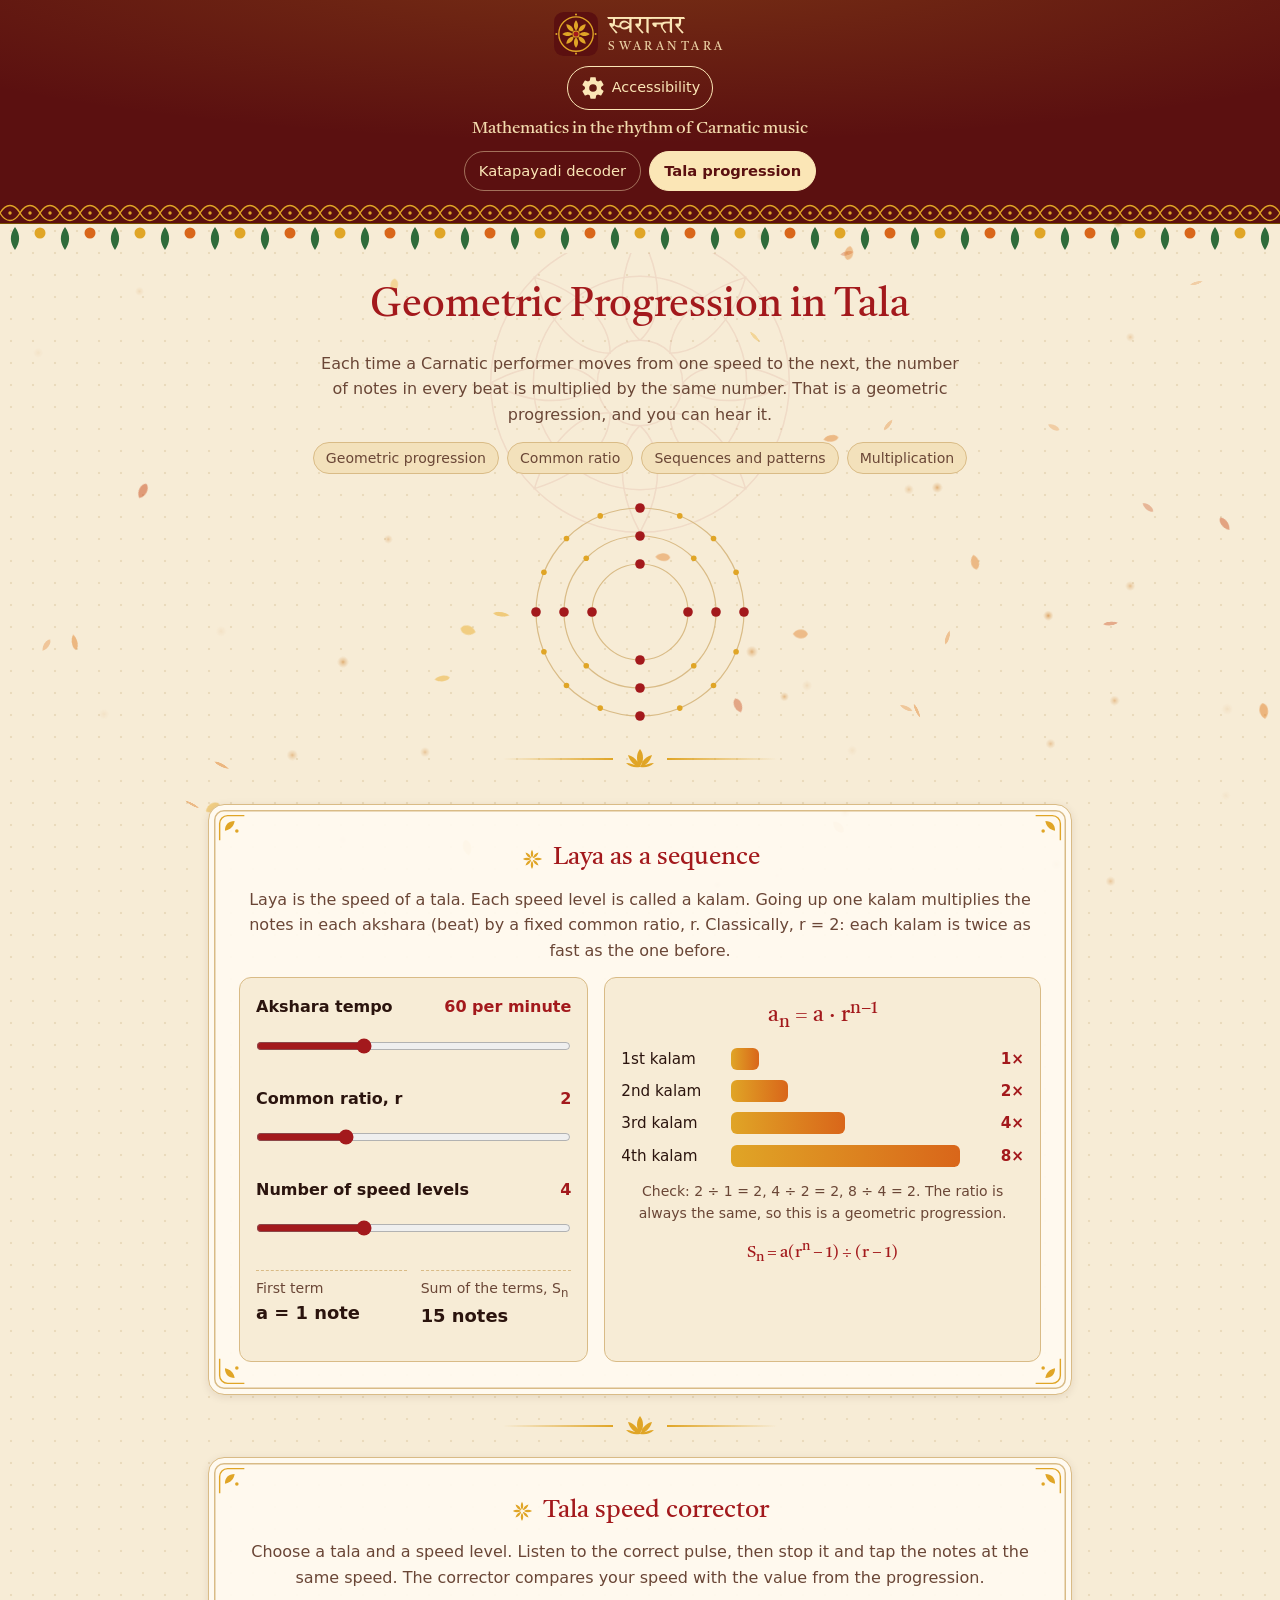
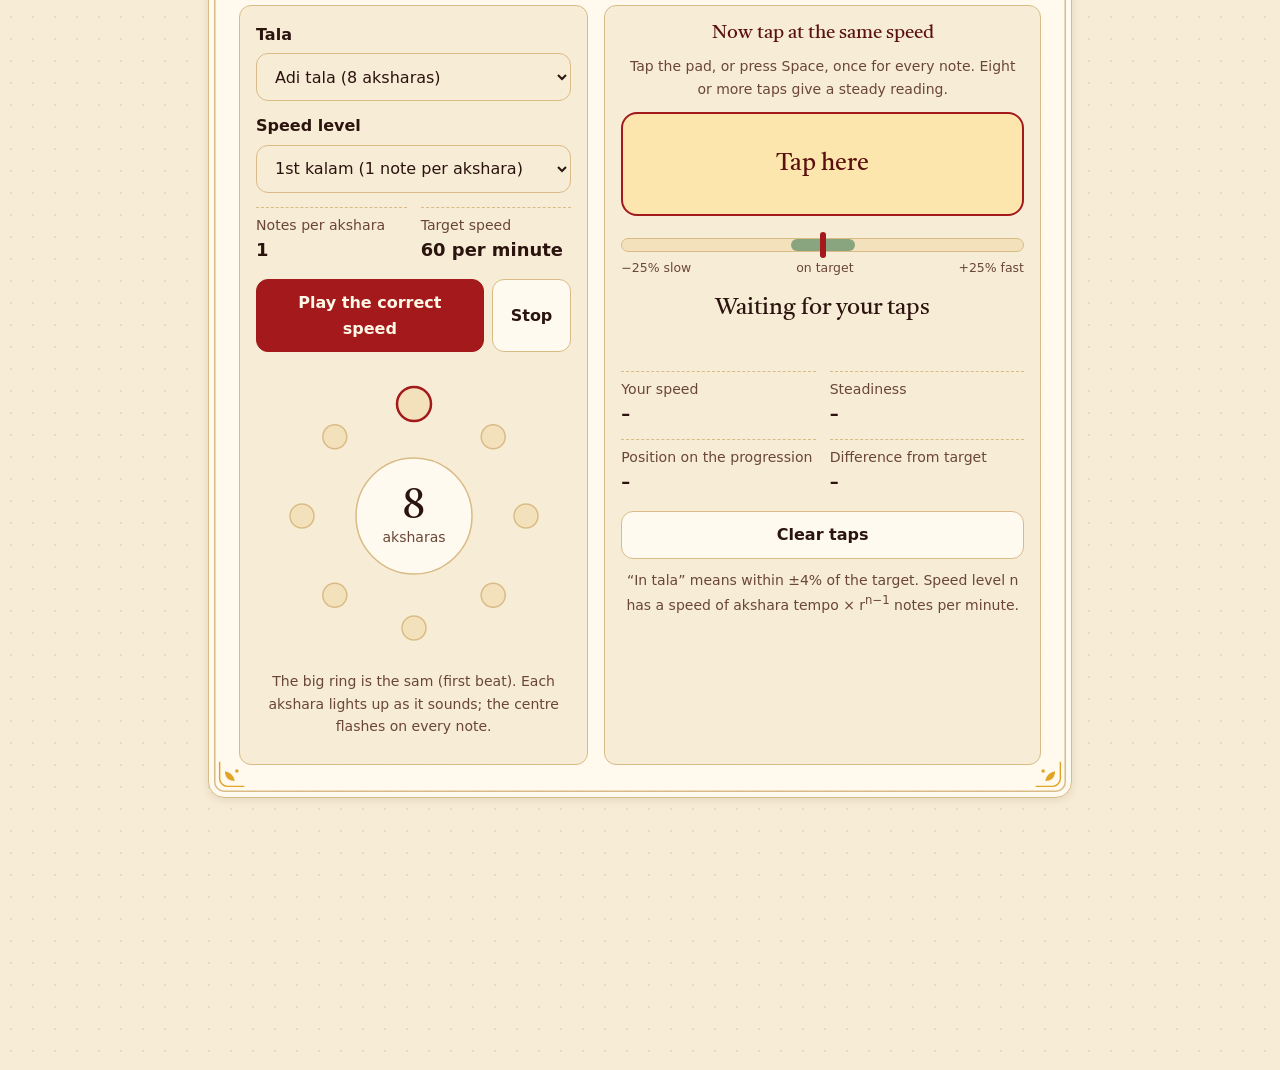
==== tala/index.html @ 5c7161f0 "Add the Geometric Progression in Tala page A second page at tala/, in the Swarantara theme, with a l" ====
<!doctype html>
<html lang="en" data-title-key="tala.metaTitle" data-size="1" data-theme="auto" data-contrast="normal" data-motion="full" data-script="dev">
<head>
  <meta charset="utf-8">
  <meta name="viewport" content="width=device-width, initial-scale=1, viewport-fit=cover">
  <title>Geometric Progression in Tala · SWARANTARA</title>
  <meta name="description" content="Hear a geometric progression: in Carnatic music each speed level (kalam) multiplies the notes per beat by the same ratio. Explore the sequence, play the correct speed and check your own tapping.">
  <meta name="theme-color" content="#6b1414">
  <link rel="icon" href="../assets/icon.svg" type="image/svg+xml">
  <link rel="apple-touch-icon" href="../assets/icon-192.png">
  <link rel="manifest" href="../manifest.webmanifest">
  <link rel="preload" href="../assets/fonts/tiro-devanagari-sanskrit-devanagari-400-normal.woff2" as="font" type="font/woff2" crossorigin>
  <style>
    /* Loading cover: show only the background colour until the page is fully
       built (styles, fonts, decoder). app.js adds class "ready". If anything
       fails, the page still appears after 2.5 s. */
    html { background: #f7ecd6; }
    @media (prefers-color-scheme: dark) { html[data-theme="auto"] { background: #150b08; } }
    html[data-theme="dark"] { background: #150b08; }
    html[data-contrast="high"] { background: #fff; }
    html[data-contrast="high"][data-theme="dark"] { background: #000; }
    html:not(.ready) body { opacity: 0; animation: swr-show 0s 2.5s forwards; }
    html.ready body { opacity: 1; transition: opacity .25s ease; }
    html[data-motion="reduce"].ready body { transition: none; }
    @keyframes swr-show { to { opacity: 1; } }
  </style>
  <link rel="stylesheet" href="../css/style.css">
  <link rel="stylesheet" href="../css/tala.css">
  <script>
    // Apply saved settings before the page paints (avoids a flash of the wrong theme).
    (function () {
      try {
        var s = JSON.parse(localStorage.getItem("swarantara.settings.v1") || "{}") || {};
        var h = document.documentElement;
        if (s.size) h.setAttribute("data-size", s.size);
        if (s.theme) h.setAttribute("data-theme", s.theme);
        if (s.contrast) h.setAttribute("data-contrast", "high");
        if (s.motion) h.setAttribute("data-motion", "reduce");
        if (s.script) h.setAttribute("data-script", s.script);
        if (s.lang) h.setAttribute("lang", s.lang);
      } catch (e) {}
    })();
  </script>
</head>
<body>
  <a class="skip" href="#explore" data-i18n="tala.skip">Skip to the progression</a>
  <canvas id="bg" aria-hidden="true"></canvas>

  <header class="masthead">
    <div class="bar">
      <a class="brand" href="../" aria-label="SWARANTARA">
        <img src="../assets/icon.svg" alt="" width="44" height="44">
        <span class="brand-text">
          <span class="brand-dev" lang="sa">स्वरान्तर</span>
          <span class="brand-lat">SWARANTARA</span>
        </span>
      </a>
      <button id="open-settings" class="icon-btn" type="button" data-i18n-attr="aria-label:settings.open;title:settings.open" aria-haspopup="dialog">
        <svg viewBox="0 0 24 24" width="26" height="26" aria-hidden="true" focusable="false"><path fill="currentColor" d="M12 15.5A3.5 3.5 0 1 1 12 8.5a3.5 3.5 0 0 1 0 7Zm7.43-2.53c.04-.32.07-.64.07-.97s-.03-.66-.07-.98l2.11-1.65a.5.5 0 0 0 .12-.64l-2-3.46a.5.5 0 0 0-.61-.22l-2.49 1a7.3 7.3 0 0 0-1.69-.98l-.38-2.65A.49.49 0 0 0 14 2h-4a.49.49 0 0 0-.49.42l-.38 2.65c-.61.25-1.17.58-1.69.98l-2.49-1a.5.5 0 0 0-.61.22l-2 3.46a.49.49 0 0 0 .12.64l2.11 1.65c-.04.32-.07.65-.07.98s.03.65.07.97l-2.11 1.65a.5.5 0 0 0-.12.64l2 3.46c.12.22.39.3.61.22l2.49-1c.52.4 1.08.73 1.69.98l.38 2.65c.03.24.24.42.49.42h4c.25 0 .46-.18.49-.42l.38-2.65a7.3 7.3 0 0 0 1.69-.98l2.49 1c.23.09.49 0 .61-.22l2-3.46a.5.5 0 0 0-.12-.64l-2.11-1.65Z"/></svg>
        <span class="icon-btn-text" data-i18n="set.title">Accessibility</span>
      </button>
    </div>
    <p class="tagline" data-i18n="tala.sub">Mathematics in the rhythm of Carnatic music</p>
    <nav class="site-nav" data-i18n-attr="aria-label:nav.label" aria-label="Pages">
      <a href="../" data-i18n="nav.decoder">Katapayadi decoder</a>
      <a href="./" aria-current="page" data-i18n="nav.tala">Tala progression</a>
    </nav>
    <div class="kolam" aria-hidden="true"></div>
  </header>
  <div class="toran" aria-hidden="true"><span class="t-leaves"></span><span class="t-fl1"></span><span class="t-fl2"></span></div>

  <main id="top">
    <section class="hero tala-hero">
      <svg class="mandala" aria-hidden="true" viewBox="0 0 300 300" fill="none" stroke="currentColor" stroke-width="1.4"><circle cx="150" cy="150" r="140"/><circle cx="150" cy="150" r="100"/><circle cx="150" cy="150" r="40"/><path d="M150 10c22 40 22 80 0 100-22-20-22-60 0-100zM150 290c-22-40-22-80 0-100 22 20 22 60 0 100zM10 150c40-22 80-22 100 0-20 22-60 22-100 0zM290 150c-40 22-80 22-100 0 20-22 60-22 100 0z"/><path d="M51 51c43 13 71 41 71 71-30 0-58-28-71-71zM249 249c-43-13-71-41-71-71 30 0 58 28 71 71zM249 51c-13 43-41 71-71 71 0-30 28-58 71-71zM51 249c13-43 41-71 71-71 0 30-28 58-71 71z"/></svg>
      <h1>Geometric Progression in Tala</h1>
      <p>Each time a Carnatic performer moves from one speed to the next, the number of notes in every beat is multiplied by the same number. That is a geometric progression, and you can hear it.</p>
      <ul class="tags" aria-label="Topics">
        <li>Geometric progression</li><li>Common ratio</li><li>Sequences and patterns</li><li>Multiplication</li>
      </ul>
      <svg class="gp-rings" id="heroRing" viewBox="0 0 300 300" role="img" aria-label="Three circles of the same beat: 4 notes, then 8, then 16"></svg>
      <div class="lotus-divider" aria-hidden="true"><span></span><svg width="34" height="22" viewBox="0 0 34 22" fill="currentColor"><path d="M17 1c4 5 4 12 0 18-4-6-4-13 0-18zM17 19C12 18 7 14 5 7c6 1 10 6 12 12zM17 19c5-1 10-5 12-12-6 1-10 6-12 12zM3 15c4 0 9 2 14 4-5 1-10 0-14-4zM31 15c-4 0-9 2-14 4 5 1 10 0 14-4z"/></svg><span></span></div>
    </section>

    <!-- 1. The progression -->
    <section id="explore" class="card" aria-labelledby="exp-title" tabindex="-1">
      <span class="corners" aria-hidden="true"></span>
      <h2 id="exp-title" class="ornate">Laya as a sequence</h2>
      <p class="muted">Laya is the speed of a tala. Each speed level is called a kalam. Going up one kalam multiplies the notes in each akshara (beat) by a fixed common ratio, r. Classically, r = 2: each kalam is twice as fast as the one before.</p>
      <div class="tala-grid">
        <div class="tala-panel">
          <div class="slider">
            <label for="base">Akshara tempo <output id="baseV" for="base"></output></label>
            <input type="range" id="base" min="30" max="120" value="60">
          </div>
          <div class="slider">
            <label for="ratio">Common ratio, r <output id="ratioV" for="ratio"></output></label>
            <input type="range" id="ratio" min="1.25" max="4" step="0.25" value="2">
          </div>
          <div class="slider">
            <label for="nTerms">Number of speed levels <output id="nV" for="nTerms"></output></label>
            <input type="range" id="nTerms" min="3" max="6" value="4">
          </div>
          <div class="facts">
            <div class="fact">First term<strong>a = 1 note</strong></div>
            <div class="fact">Sum of the terms, S<sub>n</sub><strong id="sum"></strong></div>
          </div>
        </div>
        <div class="tala-panel">
          <p class="formula">a<sub>n</sub> = a · r<sup>n−1</sup></p>
          <div id="rows" class="gp-rows"></div>
          <p class="small muted" id="check"></p>
          <p class="formula small">S<sub>n</sub> = a(r<sup>n</sup> − 1) ÷ (r − 1)</p>
        </div>
      </div>
    </section>

    <div class="lotus-divider" aria-hidden="true"><span></span><svg width="34" height="22" viewBox="0 0 34 22" fill="currentColor"><path d="M17 1c4 5 4 12 0 18-4-6-4-13 0-18zM17 19C12 18 7 14 5 7c6 1 10 6 12 12zM17 19c5-1 10-5 12-12-6 1-10 6-12 12zM3 15c4 0 9 2 14 4-5 1-10 0-14-4zM31 15c-4 0-9 2-14 4 5 1 10 0 14-4z"/></svg><span></span></div>

    <!-- 2. The corrector -->
    <section id="corrector" class="card" aria-labelledby="cor-title">
      <span class="corners" aria-hidden="true"></span>
      <h2 id="cor-title" class="ornate">Tala speed corrector</h2>
      <p class="muted">Choose a tala and a speed level. Listen to the correct pulse, then stop it and tap the notes at the same speed. The corrector compares your speed with the value from the progression.</p>
      <div class="tala-grid">
        <div class="tala-panel">
          <label for="tala">Tala</label>
          <select id="tala">
            <option value="8">Adi tala (8 aksharas)</option>
            <option value="3">Tisra eka tala (3)</option>
            <option value="4">Chatusra eka tala (4)</option>
            <option value="5">Khanda chapu (5)</option>
            <option value="7">Misra chapu (7)</option>
            <option value="6">Rupaka tala (6)</option>
          </select>
          <label for="kalam">Speed level</label>
          <select id="kalam"></select>
          <div class="facts">
            <div class="fact">Notes per akshara<strong id="tNotes"></strong></div>
            <div class="fact">Target speed<strong id="tBpm"></strong></div>
          </div>
          <div class="play-row">
            <button class="btn primary" type="button" id="play">Play the correct speed</button>
            <button class="btn" type="button" id="stop">Stop</button>
          </div>
          <p class="small muted" id="audioNote" hidden>Sound is not available in this browser.</p>
          <svg class="cycle" viewBox="0 0 300 300" id="ring" role="img" aria-label="Tala cycle"></svg>
          <p class="small muted">The big ring is the sam (first beat). Each akshara lights up as it sounds; the centre flashes on every note.</p>
        </div>
        <div class="tala-panel">
          <h3>Now tap at the same speed</h3>
          <p class="small muted">Tap the pad, or press Space, once for every note. Eight or more taps give a steady reading.</p>
          <button class="tap-pad" type="button" id="tap">Tap here</button>
          <div class="meter" aria-hidden="true"><div class="ok"></div><i id="needle"></i></div>
          <div class="scale" aria-hidden="true"><span>−25% slow</span><span>on target</span><span>+25% fast</span></div>
          <p class="verdict" id="verdict" aria-live="polite">Waiting for your taps</p>
          <p id="advice" class="muted"></p>
          <div class="facts">
            <div class="fact">Your speed<strong id="mBpm">–</strong></div>
            <div class="fact">Steadiness<strong id="mSd">–</strong></div>
            <div class="fact">Position on the progression<strong id="mLvl">–</strong></div>
            <div class="fact">Difference from target<strong id="mDev">–</strong></div>
          </div>
          <button class="btn" type="button" id="reset">Clear taps</button>
          <p class="small muted">“In tala” means within ±4% of the target. Speed level n has a speed of akshara tempo × r<sup>n−1</sup> notes per minute.</p>
        </div>
      </div>
    </section>
  </main>

  <footer class="foot">
    <svg class="tanpura-art" aria-hidden="true" viewBox="0 0 320 80" fill="none" stroke="currentColor" stroke-width="1.6" stroke-linecap="round" stroke-linejoin="round"><path d="M66 30c-4-14-18-22-34-20C14 12 4 26 4 42s12 30 30 31c17 1 30-8 33-21"/><path d="M18 30c6-6 16-6 22 0M14 44c4 10 18 14 28 8"/><path d="M66 32h208M66 50h208"/><path d="M274 30l14-6h22l4 6v22l-4 6h-22l-14-6z"/><path d="M290 24v-8M300 24v-8M290 58v8M300 58v8"/><circle cx="290" cy="13" r="3"/><circle cx="300" cy="13" r="3"/><circle cx="290" cy="69" r="3"/><circle cx="300" cy="69" r="3"/><path d="M26 37l-8 0M26 45l-8 0" stroke-width="2.4"/><path d="M22 36.5h260M22 39.5h260M22 42.5h260M22 45.5h260" stroke-width=".7"/><g class="accent"><path d="M118 32v18M178 32v18M236 32v18" stroke-width="1"/><circle cx="148" cy="41" r="2.5" fill="currentColor" stroke="none"/><circle cx="208" cy="41" r="2.5" fill="currentColor" stroke="none"/></g></svg>
    <div class="kolam" aria-hidden="true"></div>
    <p data-i18n="tala.foot">Built for a mathematics and music project · Geometric progressions in Carnatic tala</p>
    <p class="small" data-i18n="foot.offline">Works offline once loaded.</p>
  </footer>

  <!-- Accessibility settings -->
  <dialog id="settings" aria-labelledby="set-title">
    <form id="settings-form" method="dialog">
      <div class="dlg-head">
        <h2 id="set-title" data-i18n="set.title">Accessibility</h2>
        <button type="button" class="icon-btn" data-close data-i18n-attr="aria-label:set.close">
          <svg viewBox="0 0 24 24" width="24" height="24" aria-hidden="true" focusable="false"><path fill="currentColor" d="M18.3 5.7a1 1 0 0 0-1.4 0L12 10.6 7.1 5.7a1 1 0 0 0-1.4 1.4l4.9 4.9-4.9 4.9a1 1 0 1 0 1.4 1.4l4.9-4.9 4.9 4.9a1 1 0 0 0 1.4-1.4L13.4 12l4.9-4.9a1 1 0 0 0 0-1.4Z"/></svg>
        </button>
      </div>

      <fieldset>
        <legend data-i18n="set.lang">Language</legend>
        <div class="seg">
          <label><input type="radio" name="lang" value="en"><span>English</span></label>
          <label><input type="radio" name="lang" value="sa"><span lang="sa">संस्कृतम्</span></label>
        </div>
      </fieldset>

      <fieldset>
        <legend data-i18n="set.script">Raga names in</legend>
        <div class="seg">
          <label><input type="radio" name="script" value="dev"><span data-i18n="set.scriptDev">Devanagari</span></label>
          <label><input type="radio" name="script" value="lat"><span data-i18n="set.scriptLat">English letters</span></label>
        </div>
      </fieldset>

      <fieldset>
        <legend data-i18n="set.size">Text size</legend>
        <div class="seg seg-4">
          <label><input type="radio" name="size" value="1"><span data-i18n="set.size1">Default</span></label>
          <label><input type="radio" name="size" value="2"><span data-i18n="set.size2">Large</span></label>
          <label><input type="radio" name="size" value="3"><span data-i18n="set.size3">Larger</span></label>
          <label><input type="radio" name="size" value="4"><span data-i18n="set.size4">Largest</span></label>
        </div>
      </fieldset>

      <fieldset>
        <legend data-i18n="set.theme">Colours</legend>
        <div class="seg">
          <label><input type="radio" name="theme" value="auto"><span data-i18n="set.themeAuto">Automatic</span></label>
          <label><input type="radio" name="theme" value="light"><span data-i18n="set.themeLight">Light</span></label>
          <label><input type="radio" name="theme" value="dark"><span data-i18n="set.themeDark">Dark</span></label>
        </div>
      </fieldset>

      <div class="switches">
        <label class="switch"><input type="checkbox" name="contrast" role="switch"><span data-i18n="set.contrast">High contrast</span></label>
        <label class="switch"><input type="checkbox" name="motion" role="switch"><span data-i18n="set.motion">Reduce motion</span></label>
        <label class="switch"><input type="checkbox" name="bg" role="switch"><span data-i18n="set.bg">Moving background</span></label>
      </div>

      <div class="dlg-foot">
        <button type="button" class="btn" id="reset-settings" data-i18n="set.reset">Reset all</button>
        <button type="button" class="btn primary" data-close data-i18n="set.close">Close</button>
      </div>
    </form>
  </dialog>

  <script src="../js/i18n.js"></script>
  <script src="../js/settings.js"></script>
  <script src="../js/tala.js"></script>
  <script src="../js/background.js"></script>
</body>
</html>
---- css/style.css ----
/* SWARANTARA: styles. Colours are tokens at the top; change them there. */

@font-face {
  font-family: "Tiro Devanagari Sanskrit";
  font-style: normal; font-weight: 400; font-display: swap;
  src: url(../assets/fonts/tiro-devanagari-sanskrit-devanagari-400-normal.woff2) format("woff2");
  unicode-range: U+0900-097F, U+1CD0-1CF9, U+200C-200D, U+20A8, U+20B9, U+25CC, U+A830-A839, U+A8E0-A8FF;
}
@font-face {
  font-family: "Tiro Devanagari Sanskrit";
  font-style: normal; font-weight: 400; font-display: swap;
  src: url(../assets/fonts/tiro-devanagari-sanskrit-latin-ext-400-normal.woff2) format("woff2");
  unicode-range: U+0100-02BA, U+02BD-02C5, U+02C7-02CC, U+02CE-02D7, U+02DD-02FF, U+0304, U+0308, U+0329, U+1D00-1DBF, U+1E00-1E9F, U+1EF2-1EFF, U+2020, U+20A0-20AB, U+20AD-20C0, U+2113, U+2C60-2C7F, U+A720-A7FF;
}
@font-face {
  font-family: "Tiro Devanagari Sanskrit";
  font-style: normal; font-weight: 400; font-display: swap;
  src: url(../assets/fonts/tiro-devanagari-sanskrit-latin-400-normal.woff2) format("woff2");
  unicode-range: U+0000-00FF, U+0131, U+0152-0153, U+02BB-02BC, U+02C6, U+02DA, U+02DC, U+0304, U+0308, U+0329, U+2000-206F, U+20AC, U+2122, U+2191, U+2193, U+2212, U+2215, U+FEFF, U+FFFD;
}

/* ---------- Colour tokens ---------- */
:root {
  --bg: #f7ecd6;          /* sandalwood */
  --paper: #fffaf0;
  --surface-2: #f3e1bb;
  --text: #2b140e;
  --muted: #6a4636;
  --line: #d9bb86;
  --kumkum: #a3191c;      /* kumkum red */
  --maroon: #5b1010;      /* temple maroon */
  --gold: #7a5100;        /* turmeric gold, dark enough for text */
  --gold-bright: #e0a526; /* turmeric, for ornaments */
  --green: #1e6a44;
  --on-accent: #fff8e6;
  --hl-bg: #fde6ad;
  --head-bg: #5b1010;
  --head-text: #fbe6b6;
  --dot: rgba(138, 93, 0, 0.12);
  --shadow: 0 1px 2px rgba(80, 30, 10, .08), 0 10px 28px rgba(80, 30, 10, .10);
  --focus: #8f1418;
  --font-head: "Tiro Devanagari Sanskrit", "Noto Serif Devanagari", "Noto Serif", Georgia, serif;
  --font-body: system-ui, -apple-system, "Segoe UI", Roboto, "Noto Sans", "Noto Sans Devanagari", sans-serif;
  --radius: 16px;
  color-scheme: light;
}
@media (prefers-color-scheme: dark) {
  :root[data-theme="auto"] {
    --bg: #150b08; --paper: #22120e; --surface-2: #301b14; --text: #f8e9d3; --muted: #d2b398;
    --line: #5d3b27; --kumkum: #f0705f; --maroon: #f3b5a0; --gold: #eabb4c; --gold-bright: #f2c75c;
    --green: #86d3a8; --on-accent: #1c0b07; --hl-bg: #4d2c10; --head-bg: #2a0e0a; --head-text: #f6d58c;
    --dot: rgba(234, 187, 76, 0.07); --shadow: 0 1px 2px rgba(0,0,0,.4), 0 10px 28px rgba(0,0,0,.35); --focus: #f2c75c;
    color-scheme: dark;
  }
}
:root[data-theme="dark"] {
  --bg: #150b08; --paper: #22120e; --surface-2: #301b14; --text: #f8e9d3; --muted: #d2b398;
  --line: #5d3b27; --kumkum: #f0705f; --maroon: #f3b5a0; --gold: #eabb4c; --gold-bright: #f2c75c;
  --green: #86d3a8; --on-accent: #1c0b07; --hl-bg: #4d2c10; --head-bg: #2a0e0a; --head-text: #f6d58c;
  --dot: rgba(234, 187, 76, 0.07); --shadow: 0 1px 2px rgba(0,0,0,.4), 0 10px 28px rgba(0,0,0,.35); --focus: #f2c75c;
  color-scheme: dark;
}
/* High contrast (light, then dark) */
:root[data-contrast="high"] {
  --bg: #ffffff; --paper: #ffffff; --surface-2: #ffffff; --text: #000000; --muted: #000000;
  --line: #000000; --kumkum: #8b0000; --maroon: #000000; --gold: #000000; --gold-bright: #000000;
  --green: #004d1f; --on-accent: #ffffff; --hl-bg: #ffe066; --head-bg: #000000; --head-text: #ffffff;
  --dot: transparent; --shadow: none; --focus: #0047ff;
}
:root[data-contrast="high"][data-theme="dark"] {
  --bg: #000000; --paper: #000000; --surface-2: #000000; --text: #ffffff; --muted: #ffffff;
  --line: #ffffff; --kumkum: #ff9d8f; --maroon: #ffffff; --gold: #ffffff; --gold-bright: #ffffff;
  --green: #8affb9; --on-accent: #000000; --hl-bg: #5c4300; --head-bg: #000000; --head-text: #ffffff;
  --focus: #ffd400;
}
@media (prefers-color-scheme: dark) {
  :root[data-contrast="high"][data-theme="auto"] {
    --bg: #000000; --paper: #000000; --surface-2: #000000; --text: #ffffff; --muted: #ffffff;
    --line: #ffffff; --kumkum: #ff9d8f; --maroon: #ffffff; --gold: #ffffff; --gold-bright: #ffffff;
    --green: #8affb9; --on-accent: #000000; --hl-bg: #5c4300; --head-bg: #000000; --head-text: #ffffff;
    --focus: #ffd400;
  }
}

/* ---------- Text size ---------- */
html { font-size: 100%; -webkit-text-size-adjust: 100%; }
html[data-size="2"] { font-size: 112.5%; }
html[data-size="3"] { font-size: 125%; }
html[data-size="4"] { font-size: 143.75%; }

/* ---------- Base ---------- */
*, *::before, *::after { box-sizing: border-box; }
[hidden] { display: none !important; }
body {
  margin: 0;
  background-color: var(--bg);
  background-image: radial-gradient(circle, var(--dot) 1.2px, transparent 1.6px);
  background-size: 22px 22px;
  color: var(--text);
  font-family: var(--font-body);
  font-size: 1rem;
  line-height: 1.6;
  overflow-x: hidden;
}
[lang="sa"] { font-family: var(--font-head); }
h1, h2, h3, h4 { font-family: var(--font-head); font-weight: 400; line-height: 1.25; margin: 0 0 .5em; }
p { margin: 0 0 .75em; }
a { color: var(--kumkum); }
button, input, select { font: inherit; color: inherit; }
:focus-visible { outline: 3px solid var(--focus); outline-offset: 2px; border-radius: 6px; }
.small { font-size: .875rem; }
.muted { color: var(--muted); }
.visually-hidden {
  position: absolute !important; width: 1px; height: 1px; overflow: hidden;
  clip: rect(0 0 0 0); clip-path: inset(50%); white-space: nowrap;
}
.skip {
  position: absolute; left: 12px; top: 12px; z-index: 10; transform: translateY(-200%);
  background: var(--paper); color: var(--text); padding: 10px 16px; border-radius: 10px;
  border: 2px solid var(--kumkum);
}
.skip:focus { transform: none; }

/* ---------- Kolam ornament strip (a mask, so it takes any colour) ---------- */
.kolam {
  height: 20px;
  background-color: var(--gold-bright);
  -webkit-mask: url("data:image/svg+xml,%3Csvg xmlns='http://www.w3.org/2000/svg' width='40' height='20' viewBox='0 0 40 20'%3E%3Cg fill='none' stroke='%23000' stroke-width='1.4'%3E%3Cpath d='M0 10C6 0 14 0 20 10S34 20 40 10'/%3E%3Cpath d='M0 10C6 20 14 20 20 10S34 0 40 10'/%3E%3C/g%3E%3Ccircle cx='10' cy='10' r='1.7'/%3E%3Ccircle cx='30' cy='10' r='1.7'/%3E%3C/svg%3E") repeat-x center / 40px 20px;
          mask: url("data:image/svg+xml,%3Csvg xmlns='http://www.w3.org/2000/svg' width='40' height='20' viewBox='0 0 40 20'%3E%3Cg fill='none' stroke='%23000' stroke-width='1.4'%3E%3Cpath d='M0 10C6 0 14 0 20 10S34 20 40 10'/%3E%3Cpath d='M0 10C6 20 14 20 20 10S34 0 40 10'/%3E%3C/g%3E%3Ccircle cx='10' cy='10' r='1.7'/%3E%3Ccircle cx='30' cy='10' r='1.7'/%3E%3C/svg%3E") repeat-x center / 40px 20px;
}

/* ---------- Header ---------- */
.masthead {
  background:
    radial-gradient(120% 140% at 50% -20%, rgba(224, 165, 38, .22), transparent 60%),
    var(--head-bg);
  color: var(--head-text);
  padding: max(12px, env(safe-area-inset-top)) 16px 0;
  text-align: center;
}
.bar {
  max-width: 56rem; margin: 0 auto;
  display: flex; flex-wrap: wrap; align-items: center; justify-content: space-between; gap: 10px 12px;
}
.brand { display: flex; align-items: center; gap: 10px; color: inherit; text-decoration: none; text-align: left; }
.brand img { flex: none; }
.brand-text { display: flex; flex-direction: column; line-height: 1.1; }
.brand-dev { font-size: 1.6rem; }
.brand-lat { font-family: var(--font-head); letter-spacing: .28em; font-size: .78rem; opacity: .9; }
.tagline { font-family: var(--font-head); margin: 10px auto 8px; max-width: 40rem; font-size: 1.05rem; opacity: .95; }
.masthead .kolam { margin: 0 -16px; }

.icon-btn {
  display: inline-flex; align-items: center; gap: 6px;
  min-height: 44px; min-width: 44px; padding: 6px 12px;
  border-radius: 999px; border: 1.5px solid currentColor;
  background: transparent; color: inherit; cursor: pointer;
}
.icon-btn svg { flex: none; }
.masthead :focus-visible { outline-color: var(--head-text); }
.icon-btn:hover { background: rgba(255, 255, 255, .08); }
.icon-btn-text { font-size: .9rem; }

/* ---------- Layout ---------- */
main { max-width: 56rem; margin: 0 auto; padding: 0 16px 24px; }
.hero { text-align: center; padding: 28px 4px 8px; }
.hero h1 { color: var(--kumkum); font-size: clamp(1.7rem, 6vw, 2.5rem); }
.hero p { max-width: 40rem; margin: 0 auto; color: var(--muted); }

.card {
  background: var(--paper);
  border: 1px solid var(--line);
  border-radius: var(--radius);
  box-shadow: inset 0 0 0 5px var(--paper), inset 0 0 0 6.5px var(--line), var(--shadow);
  padding: 22px 18px;
  margin: 20px 0;
}
.card:focus { outline: none; }
h2.ornate { color: var(--kumkum); font-size: 1.55rem; display: flex; align-items: center; gap: 10px; }
h2.ornate::before {
  content: ""; flex: none; width: 22px; height: 22px; background: var(--gold-bright);
  -webkit-mask: url("data:image/svg+xml,%3Csvg xmlns='http://www.w3.org/2000/svg' viewBox='0 0 24 24'%3E%3Cpath d='M12 2c1.8 3 1.8 6 0 9-1.8-3-1.8-6 0-9Zm0 21c-1.8-3-1.8-6 0-9 1.8 3 1.8 6 0 9ZM2 12c3-1.8 6-1.8 9 0-3 1.8-6 1.8-9 0Zm21 0c-3 1.8-6 1.8-9 0 3-1.8 6-1.8 9 0ZM4.9 4.9c3.4.8 5.5 2.9 6.3 6.3-3.4-.8-5.5-2.9-6.3-6.3Zm14.2 14.2c-3.4-.8-5.5-2.9-6.3-6.3 3.4.8 5.5 2.9 6.3 6.3Zm0-14.2c-.8 3.4-2.9 5.5-6.3 6.3.8-3.4 2.9-5.5 6.3-6.3ZM4.9 19.1c.8-3.4 2.9-5.5 6.3-6.3-.8 3.4-2.9 5.5-6.3 6.3Z'/%3E%3C/svg%3E") center / contain no-repeat;
          mask: url("data:image/svg+xml,%3Csvg xmlns='http://www.w3.org/2000/svg' viewBox='0 0 24 24'%3E%3Cpath d='M12 2c1.8 3 1.8 6 0 9-1.8-3-1.8-6 0-9Zm0 21c-1.8-3-1.8-6 0-9 1.8 3 1.8 6 0 9ZM2 12c3-1.8 6-1.8 9 0-3 1.8-6 1.8-9 0Zm21 0c-3 1.8-6 1.8-9 0 3-1.8 6-1.8 9 0ZM4.9 4.9c3.4.8 5.5 2.9 6.3 6.3-3.4-.8-5.5-2.9-6.3-6.3Zm14.2 14.2c-3.4-.8-5.5-2.9-6.3-6.3 3.4.8 5.5 2.9 6.3 6.3Zm0-14.2c-.8 3.4-2.9 5.5-6.3 6.3.8-3.4 2.9-5.5 6.3-6.3ZM4.9 19.1c.8-3.4 2.9-5.5 6.3-6.3-.8 3.4-2.9 5.5-6.3 6.3Z'/%3E%3C/svg%3E") center / contain no-repeat;
}

/* ---------- Buttons and inputs ---------- */
.btn {
  display: inline-flex; align-items: center; justify-content: center; gap: 8px;
  min-height: 48px; padding: 10px 18px; border-radius: 12px;
  border: 1.5px solid var(--line); background: var(--paper); color: var(--text);
  cursor: pointer; font-weight: 600;
}
.btn:hover { border-color: var(--gold); }
.btn.primary { background: var(--kumkum); border-color: var(--kumkum); color: var(--on-accent); }
.btn.primary:hover { filter: brightness(1.08); }
.btn.round { width: 48px; padding: 0; border-radius: 50%; font-size: 1.4rem; }

label { display: block; font-weight: 600; margin-bottom: 6px; }
input[type="text"], input[type="number"], select {
  min-height: 48px; padding: 10px 14px; border-radius: 12px;
  border: 1.5px solid var(--line); background: var(--bg); width: 100%;
}
input[type="text"] { font-size: 1.1rem; }
input:focus-visible, select:focus-visible { border-color: var(--gold); }

.input-wrap { display: flex; gap: 8px; }
.input-wrap input { flex: 1; min-width: 0; }
@media (max-width: 420px) {
  .input-wrap { flex-direction: column; }
}

.chips { list-style: none; margin: 0; padding: 0; display: flex; flex-wrap: wrap; gap: 8px; }
.chip {
  min-height: 44px; padding: 8px 14px; border-radius: 999px;
  border: 1.5px solid var(--line); background: var(--surface-2); cursor: pointer;
}
.chip:hover { border-color: var(--gold); }
.chip [lang="sa"] { font-size: 1.1rem; }
.chip-n { font-weight: 700; color: var(--kumkum); }
.suggest { margin-top: 12px; }
.suggest p { margin-bottom: 6px; }
.try { display: flex; flex-wrap: wrap; align-items: center; gap: 8px; margin-top: 14px; }

.error { color: var(--kumkum); font-weight: 600; }
.note { background: var(--surface-2); border-left: 4px solid var(--gold-bright); padding: 10px 14px; border-radius: 8px; }
.note.warn { border-left-color: var(--kumkum); }

/* ---------- Decoder output ---------- */
.decode-out { margin-top: 22px; }
.decoding-for { text-align: center; margin-bottom: 8px; }
.rname { display: inline-flex; flex-direction: column; line-height: 1.2; max-width: 100%; }
.rname-main, .rname-sub { overflow-wrap: anywhere; }
.rname-main { font-family: var(--font-head); }
.rname-sub { font-size: .9rem; color: var(--muted); font-family: var(--font-head); }
.rname.big .rname-main { font-size: 1.9rem; color: var(--maroon); }
.free-head { text-align: center; }
.devword { font-size: 1.5rem; font-weight: 400; color: var(--maroon); }
.points { text-align: center; font-weight: 600; margin-top: 8px; }

.steps { list-style: none; margin: 8px 0 0; padding: 0; position: relative; }
.step { display: grid; grid-template-columns: 40px 1fr; gap: 12px; position: relative; padding-bottom: 18px; }
.step::before {
  content: ""; position: absolute; left: 19px; top: 40px; bottom: 0; width: 2px;
  background: repeating-linear-gradient(var(--line) 0 4px, transparent 4px 8px);
}
.step:last-child::before { display: none; }
.step-num {
  width: 40px; height: 40px; border-radius: 50%; display: grid; place-items: center;
  background: var(--gold-bright); color: #2b140e; font-family: var(--font-head); font-size: 1.15rem;
  box-shadow: 0 0 0 3px var(--paper), 0 0 0 4.5px var(--gold-bright);
}
:root[data-contrast="high"] .step-num { color: var(--on-accent); background: var(--text); box-shadow: none; }
.step-body h3 { font-size: 1.15rem; margin: 6px 0 4px; color: var(--maroon); }
.step-body > p { margin-bottom: 8px; }

.tiles { display: flex; flex-wrap: wrap; gap: 6px; }
.tile {
  display: inline-grid; place-items: center; min-width: 2.6em; min-height: 2.4em; padding: 2px 10px;
  border-radius: 10px; border: 1.5px solid var(--line); background: var(--surface-2);
  font-family: var(--font-head); font-size: 1.45rem; line-height: 1.2;
}
.tile.hl { border-color: var(--gold-bright); background: var(--hl-bg); }
.tile.big { font-size: 2rem; }

.maps { list-style: none; margin: 0; padding: 0; display: grid; gap: 12px; }
.map-row { display: flex; align-items: center; flex-wrap: wrap; gap: 8px; }
.arrow { color: var(--muted); font-size: 1.2rem; }
.digit {
  display: inline-grid; place-items: center; width: 2.4em; height: 2.4em; border-radius: 50%;
  background: var(--kumkum); color: var(--on-accent); font-weight: 700; font-size: 1.1rem;
}
.rule { margin: 6px 0 0; color: var(--muted); }
.rule-first, .rule-anusvara { color: var(--text); background: var(--hl-bg); padding: 6px 10px; border-radius: 8px; }

.reverse-row { display: flex; align-items: center; gap: 14px; flex-wrap: wrap; }
.digits { font-family: var(--font-head); font-size: 1.9rem; letter-spacing: .1em; padding: 2px 14px; border-radius: 10px; border: 1.5px solid var(--line); }
.digits.hl { background: var(--hl-bg); border-color: var(--gold-bright); }
.flip { color: var(--gold); display: inline-flex; }

.medallion {
  display: inline-grid; place-items: center; width: 3.6rem; height: 3.6rem; border-radius: 50%;
  background: radial-gradient(circle at 35% 30%, #c8352c, #8f1418 65%);
  color: #fff3d6; font-family: var(--font-head); font-size: 1.7rem;
  box-shadow: 0 0 0 3px var(--paper), 0 0 0 5.5px var(--gold-bright);
  flex: none;
}
:root[data-contrast="high"] .medallion { background: var(--kumkum); color: var(--on-accent); }
.medallion.big { width: 5rem; height: 5rem; font-size: 2.3rem; }
.final-num { display: flex; flex-direction: column; align-items: flex-start; gap: 10px; }

/* Step-by-step reveal */
.steps.animate .step { opacity: 0; transform: translateY(10px); animation: rise .5s ease forwards; animation-delay: calc(var(--i) * .45s); }
@keyframes rise { to { opacity: 1; transform: none; } }

/* ---------- Result ---------- */
.result {
  margin-top: 10px; padding: 18px 16px; border-radius: 14px;
  background: var(--surface-2); border: 1.5px solid var(--line);
}
.result-head { display: flex; flex-wrap: wrap; gap: 16px; align-items: flex-start; margin-bottom: 14px; }
.result-head > div { flex: 1 1 11rem; min-width: 0; }
.result-head p { margin: 4px 0 0; }
.eyebrow { text-transform: uppercase; letter-spacing: .12em; font-size: .78rem; font-weight: 700; color: var(--gold); }
:root[lang="sa"] .eyebrow { text-transform: none; letter-spacing: 0; font-family: var(--font-head); font-size: 1rem; }

.swara-row { margin: 12px 0; }
.swara-row h4 { font-size: 1.05rem; color: var(--maroon); margin-bottom: 6px; }
.swaras { list-style: none; margin: 0; padding: 0; display: flex; flex-wrap: wrap; gap: 6px; }
.swara {
  display: inline-flex; flex-direction: column; align-items: center; justify-content: center;
  min-width: 52px; min-height: 56px; padding: 4px 6px; border-radius: 12px; cursor: pointer;
  border: 1.5px solid var(--line); background: var(--paper);
  transition: transform .15s ease, background-color .15s ease;
}
.swara .sw { font-family: var(--font-head); font-size: 1.35rem; line-height: 1.1; }
.swara .ratio { font-size: .68rem; color: var(--muted); }
.swara.sounding { background: var(--gold-bright); border-color: var(--gold); transform: translateY(-3px) scale(1.06); }
.swara.sounding .ratio, .swara.sounding .sw { color: #2b140e; }
:root[data-contrast="high"] .swara.sounding { background: var(--text); border-color: var(--text); }
:root[data-contrast="high"] .swara.sounding .ratio, :root[data-contrast="high"] .swara.sounding .sw { color: var(--on-accent); }

.audio-row { display: flex; flex-wrap: wrap; align-items: center; gap: 10px 12px; margin: 14px 0 6px; }
.audio-row .sa-label { margin: 0; font-weight: 600; }
.audio-row select { width: auto; }
.play-ico { font-size: .9rem; }
.tanpura-row { display: flex; flex-wrap: wrap; align-items: center; gap: 10px 12px; margin: 10px 0 4px; }
.tanpura-row .tp-vol-label { margin: 0; font-weight: 600; }
.tanpura-row input[type="range"] { flex: 1 1 8rem; min-width: 0; max-width: 16rem; height: 44px; accent-color: var(--kumkum); }
.btn.toggle[aria-pressed="true"] { background: var(--gold-bright); border-color: var(--gold); color: #2b140e; }
:root[data-contrast="high"] .btn.toggle[aria-pressed="true"] { background: var(--text); color: var(--on-accent); }
.tp-ico { display: inline-flex; }
.btn.loading { opacity: .7; cursor: progress; }

.math { margin-top: 16px; padding-top: 14px; border-top: 1.5px dashed var(--line); }
.math h4 { color: var(--maroon); font-size: 1.1rem; }
.formula { font-family: var(--font-head); font-size: 1.35rem; color: var(--kumkum); }
.formula.small { font-size: 1.05rem; }

/* ---------- Reverse ---------- */
.stepper { display: flex; flex-wrap: wrap; gap: 8px; align-items: center; }
.stepper input { width: 6.5rem; text-align: center; font-size: 1.3rem; font-family: var(--font-head); }

/* ---------- Katapayadi table ---------- */
.kp-group { margin: 14px 0; }
.kp-group h3 { font-size: 1.2rem; color: var(--maroon); margin-bottom: 6px; }
.kp-letters { list-style: none; margin: 0; padding: 0; display: grid; grid-template-columns: repeat(5, 1fr); gap: 6px; }
@media (min-width: 700px) { .kp-letters { grid-template-columns: repeat(10, 1fr); } }
.kp-letter {
  position: relative; width: 100%; min-height: 64px; padding: 6px 2px 4px; cursor: pointer;
  display: flex; flex-direction: column; align-items: center; justify-content: center;
  border-radius: 12px; border: 1.5px solid var(--line); background: var(--surface-2);
}
.kp-letter:hover { border-color: var(--gold); }
.kp-letter.on { background: var(--hl-bg); border-color: var(--gold-bright); }
.kp-l { font-size: 1.5rem; line-height: 1.1; }
.kp-i { font-size: .72rem; color: var(--muted); font-family: var(--font-head); }
.kp-d {
  position: absolute; top: 3px; right: 4px; min-width: 1.35em; height: 1.35em; border-radius: 999px;
  display: grid; place-items: center; font-size: .72rem; font-weight: 700;
  background: var(--kumkum); color: var(--on-accent);
}
.chart-out { min-height: 1.6em; font-weight: 600; color: var(--maroon); }

/* ---------- All 72 ---------- */
.half-title { color: var(--kumkum); font-size: 1.25rem; margin-top: 18px; }
.chakras { display: grid; grid-template-columns: minmax(0, 1fr); gap: 12px; }
@media (min-width: 600px) { .chakras { grid-template-columns: repeat(2, minmax(0, 1fr)); } }
@media (min-width: 900px) { .chakras { grid-template-columns: repeat(3, minmax(0, 1fr)); } }
.chakra { min-width: 0; border: 1.5px solid var(--line); border-radius: 12px; padding: 10px; background: var(--bg); }
.chakra h4 { font-size: 1.1rem; color: var(--maroon); margin-bottom: 6px; display: flex; align-items: center; gap: 8px; }
.chakra-n {
  display: inline-grid; place-items: center; width: 1.8em; height: 1.8em; border-radius: 50%;
  background: var(--gold-bright); color: #2b140e; font-size: .85rem; font-family: var(--font-body); font-weight: 700;
}
:root[data-contrast="high"] .chakra-n { background: var(--text); color: var(--on-accent); }
.chakra-list { list-style: none; margin: 0; padding: 0; display: grid; gap: 4px; grid-template-columns: repeat(auto-fill, minmax(min(100%, 9.5rem), 1fr)); }
@media (min-width: 600px) { .chakra-list { grid-template-columns: 1fr; } }
.raga-btn {
  width: 100%; min-height: 44px; display: flex; align-items: center; gap: 10px; text-align: left;
  padding: 6px 10px; border-radius: 10px; border: 1px solid transparent; background: transparent; cursor: pointer;
}
.raga-btn:hover { background: var(--surface-2); border-color: var(--line); }
.raga-n { flex: none; width: 2em; text-align: right; font-weight: 700; color: var(--kumkum); }
.raga-name { font-family: var(--font-head); font-size: 1.05rem; overflow-wrap: anywhere; min-width: 0; }

/* ---------- Computational thinking ---------- */
.pillars { list-style: none; margin: 0; padding: 0; display: grid; gap: 12px; }
@media (min-width: 640px) { .pillars { grid-template-columns: repeat(2, 1fr); } }
.pillars li { border: 1.5px solid var(--line); border-radius: 12px; padding: 14px; background: var(--bg); }
.pillars h3 { color: var(--maroon); font-size: 1.15rem; }
.pillars p { margin: 0; color: var(--muted); }

/* ---------- Footer ---------- */
.foot { text-align: center; padding: 0 16px max(24px, env(safe-area-inset-bottom)); color: var(--muted); }
.foot .kolam { margin: 10px auto 16px; max-width: 56rem; }
.foot p { margin: 0 0 6px; }

/* ---------- Settings dialog ---------- */
dialog {
  width: min(32rem, calc(100% - 24px)); max-height: calc(100% - 24px);
  padding: 0; border: 1.5px solid var(--line); border-radius: 18px;
  background: var(--paper); color: var(--text); box-shadow: var(--shadow);
}
dialog::backdrop { background: rgba(30, 10, 5, .6); }
#settings-form { padding: 18px; }
.dlg-head { display: flex; align-items: center; justify-content: space-between; gap: 12px; margin-bottom: 8px; }
.dlg-head h2 { margin: 0; color: var(--kumkum); font-size: 1.5rem; }
.dlg-head .icon-btn { border-color: var(--line); }
fieldset { border: 0; padding: 0; margin: 0 0 16px; }
legend { font-weight: 700; margin-bottom: 6px; padding: 0; }
.seg { display: grid; grid-auto-flow: column; grid-auto-columns: 1fr; gap: 6px; }
.seg-4 { grid-auto-flow: row; grid-template-columns: repeat(2, 1fr); }
@media (min-width: 440px) { .seg-4 { grid-template-columns: repeat(4, 1fr); } }
.seg label { margin: 0; font-weight: 500; position: relative; }
.seg input { position: absolute; opacity: 0; inset: 0; margin: 0; cursor: pointer; }
.seg span {
  display: flex; align-items: center; justify-content: center; text-align: center;
  min-height: 46px; padding: 6px 8px; border-radius: 12px;
  border: 1.5px solid var(--line); background: var(--bg);
}
.seg input:checked + span { background: var(--kumkum); border-color: var(--kumkum); color: var(--on-accent); font-weight: 700; }
.seg input:focus-visible + span { outline: 3px solid var(--focus); outline-offset: 2px; }
.switches { display: grid; gap: 10px; margin-bottom: 16px; }
.switch { display: flex; align-items: center; justify-content: space-between; gap: 12px; font-weight: 600; min-height: 44px; margin: 0; cursor: pointer; }
.switch input {
  order: 2; appearance: none; -webkit-appearance: none; flex: none;
  width: 52px; height: 30px; border-radius: 999px; background: var(--line); position: relative; cursor: pointer; margin: 0;
  border: 1.5px solid var(--line);
}
.switch input::after {
  content: ""; position: absolute; top: 2px; left: 2px; width: 23px; height: 23px; border-radius: 50%;
  background: var(--paper); transition: transform .2s ease;
}
.switch input:checked { background: var(--kumkum); border-color: var(--kumkum); }
.switch input:checked::after { transform: translateX(22px); }
.dlg-foot { display: flex; justify-content: space-between; gap: 10px; }

/* ---------- Reduce motion ---------- */
:root[data-motion="reduce"] *, :root[data-motion="reduce"] *::before, :root[data-motion="reduce"] *::after {
  animation: none !important; transition: none !important; scroll-behavior: auto !important;
}
:root[data-motion="reduce"] .steps .step { opacity: 1 !important; transform: none !important; }
@media (prefers-reduced-motion: reduce) {
  *, *::before, *::after { animation: none !important; transition: none !important; }
  .steps .step { opacity: 1 !important; transform: none !important; }
}

/* ---------- Wider screens ---------- */
@media (min-width: 720px) {
  .card { padding: 28px 30px; }
  .masthead { padding-left: 24px; padding-right: 24px; }
  .masthead .kolam { margin: 0 -24px; }
}

@media print {
  .masthead, .icon-btn, .audio-row, .foot .kolam { display: none; }
  body { background: #fff; }
  .steps.animate .step { opacity: 1; transform: none; animation: none; }
}
/* English-letter names are longer: give them more room per column. */
:root[data-script="lat"] .chakra-list { grid-template-columns: repeat(auto-fill, minmax(min(100%, 14rem), 1fr)); }
@media (min-width: 600px) { :root[data-script="lat"] .chakra-list { grid-template-columns: 1fr; } }

/* ================= Traditional details ================= */
:root { --leaf: #2f6b3a; --marigold: #e0a526; --marigold-2: #d9661a; --mandala: #a3191c; --mandala-o: .08; --diya: #a3191c; --diya-ink: #fff3d6; --lit: #a3191c; --lit-ink: #fff3d6; }
@media (prefers-color-scheme: dark) { :root[data-theme="auto"] { --leaf: #5aa865; --mandala: #f2c75c; --mandala-o: .12; } }
:root[data-theme="dark"] { --leaf: #5aa865; --mandala: #f2c75c; --mandala-o: .12; }
:root[data-contrast="high"] { --leaf: var(--text); --marigold: var(--text); --marigold-2: var(--text); --mandala: var(--text); --mandala-o: .06; --diya: var(--text); --diya-ink: var(--on-accent); --lit: var(--text); --lit-ink: var(--on-accent); }

/* A2 · toran (mango leaves and marigolds) under the header */
.toran { position: relative; height: 30px; border-top: 1.5px solid var(--gold); }
.toran span { position: absolute; inset: 0; -webkit-mask-repeat: repeat-x; mask-repeat: repeat-x; -webkit-mask-size: 100px 30px; mask-size: 100px 30px; -webkit-mask-position: center top; mask-position: center top; }
.toran .t-leaves { background: var(--leaf); -webkit-mask-image: url("data:image/svg+xml,%3Csvg xmlns='http://www.w3.org/2000/svg' width='100' height='30' viewBox='0 0 100 30'%3E%3Cpath d='M25 3c-6 8-5 16 0 23 5-7 6-15 0-23zM75 3c-6 8-5 16 0 23 5-7 6-15 0-23z'/%3E%3C/svg%3E"); mask-image: url("data:image/svg+xml,%3Csvg xmlns='http://www.w3.org/2000/svg' width='100' height='30' viewBox='0 0 100 30'%3E%3Cpath d='M25 3c-6 8-5 16 0 23 5-7 6-15 0-23zM75 3c-6 8-5 16 0 23 5-7 6-15 0-23z'/%3E%3C/svg%3E"); }
.toran .t-fl1 { background: var(--marigold); -webkit-mask-image: url("data:image/svg+xml,%3Csvg xmlns='http://www.w3.org/2000/svg' width='100' height='30' viewBox='0 0 100 30'%3E%3Ccircle cx='50' cy='9' r='5.5'/%3E%3C/svg%3E"); mask-image: url("data:image/svg+xml,%3Csvg xmlns='http://www.w3.org/2000/svg' width='100' height='30' viewBox='0 0 100 30'%3E%3Ccircle cx='50' cy='9' r='5.5'/%3E%3C/svg%3E"); }
.toran .t-fl2 { background: var(--marigold-2); -webkit-mask-image: url("data:image/svg+xml,%3Csvg xmlns='http://www.w3.org/2000/svg' width='100' height='30' viewBox='0 0 100 30'%3E%3Ccircle cx='0' cy='9' r='5.5'/%3E%3Ccircle cx='100' cy='9' r='5.5'/%3E%3C/svg%3E"); mask-image: url("data:image/svg+xml,%3Csvg xmlns='http://www.w3.org/2000/svg' width='100' height='30' viewBox='0 0 100 30'%3E%3Ccircle cx='0' cy='9' r='5.5'/%3E%3Ccircle cx='100' cy='9' r='5.5'/%3E%3C/svg%3E"); }

/* A3 · lotus mandala behind the intro title */
.hero { position: relative; overflow: hidden; }
.hero > * { position: relative; }
.hero .mandala { position: absolute; left: 50%; top: -30px; width: min(320px, 90%); height: auto; transform: translateX(-50%); color: var(--mandala); opacity: var(--mandala-o); pointer-events: none; }

/* A4 · lotus divider */
.lotus-divider { display: flex; align-items: center; justify-content: center; gap: 10px; margin: 6px auto; color: var(--gold-bright); }
.hero .lotus-divider { margin-top: 16px; }
.lotus-divider span { width: min(110px, 28vw); height: 1.5px; background: linear-gradient(90deg, transparent, currentColor); }
.lotus-divider span:last-child { background: linear-gradient(90deg, currentColor, transparent); }
.lotus-divider svg { flex: none; }

/* B1 · gold paisley corners on cards */
.card { position: relative; padding-top: 34px; }
.card > .corners { position: absolute; inset: 8px; pointer-events: none; }
.card > .corners::before, .card > .corners::after { content: ""; position: absolute; left: 0; right: 0; height: 30px; background: var(--gold-bright); }
.card > .corners::before { top: 0; -webkit-mask: url("data:image/svg+xml,%3Csvg xmlns='http://www.w3.org/2000/svg' width='34' height='34' viewBox='0 0 34 34'%3E%3Cg transform='translate(0 0)'%3E%3Cpath d='M3 31V12A9 9 0 0 1 12 3h19' fill='none' stroke='%23000' stroke-width='1.6'/%3E%3Cpath d='M9 20c0-7 4-11 11-11-1 6-5 10-11 11z'/%3E%3Ccircle cx='22.5' cy='20.5' r='2'/%3E%3C/g%3E%3C/svg%3E") left top / 30px 30px no-repeat, url("data:image/svg+xml,%3Csvg xmlns='http://www.w3.org/2000/svg' width='34' height='34' viewBox='0 0 34 34'%3E%3Cg transform='translate(34 0) scale(-1 1)'%3E%3Cpath d='M3 31V12A9 9 0 0 1 12 3h19' fill='none' stroke='%23000' stroke-width='1.6'/%3E%3Cpath d='M9 20c0-7 4-11 11-11-1 6-5 10-11 11z'/%3E%3Ccircle cx='22.5' cy='20.5' r='2'/%3E%3C/g%3E%3C/svg%3E") right top / 30px 30px no-repeat; mask: url("data:image/svg+xml,%3Csvg xmlns='http://www.w3.org/2000/svg' width='34' height='34' viewBox='0 0 34 34'%3E%3Cg transform='translate(0 0)'%3E%3Cpath d='M3 31V12A9 9 0 0 1 12 3h19' fill='none' stroke='%23000' stroke-width='1.6'/%3E%3Cpath d='M9 20c0-7 4-11 11-11-1 6-5 10-11 11z'/%3E%3Ccircle cx='22.5' cy='20.5' r='2'/%3E%3C/g%3E%3C/svg%3E") left top / 30px 30px no-repeat, url("data:image/svg+xml,%3Csvg xmlns='http://www.w3.org/2000/svg' width='34' height='34' viewBox='0 0 34 34'%3E%3Cg transform='translate(34 0) scale(-1 1)'%3E%3Cpath d='M3 31V12A9 9 0 0 1 12 3h19' fill='none' stroke='%23000' stroke-width='1.6'/%3E%3Cpath d='M9 20c0-7 4-11 11-11-1 6-5 10-11 11z'/%3E%3Ccircle cx='22.5' cy='20.5' r='2'/%3E%3C/g%3E%3C/svg%3E") right top / 30px 30px no-repeat; }
.card > .corners::after { bottom: 0; -webkit-mask: url("data:image/svg+xml,%3Csvg xmlns='http://www.w3.org/2000/svg' width='34' height='34' viewBox='0 0 34 34'%3E%3Cg transform='translate(0 34) scale(1 -1)'%3E%3Cpath d='M3 31V12A9 9 0 0 1 12 3h19' fill='none' stroke='%23000' stroke-width='1.6'/%3E%3Cpath d='M9 20c0-7 4-11 11-11-1 6-5 10-11 11z'/%3E%3Ccircle cx='22.5' cy='20.5' r='2'/%3E%3C/g%3E%3C/svg%3E") left bottom / 30px 30px no-repeat, url("data:image/svg+xml,%3Csvg xmlns='http://www.w3.org/2000/svg' width='34' height='34' viewBox='0 0 34 34'%3E%3Cg transform='translate(34 34) scale(-1 -1)'%3E%3Cpath d='M3 31V12A9 9 0 0 1 12 3h19' fill='none' stroke='%23000' stroke-width='1.6'/%3E%3Cpath d='M9 20c0-7 4-11 11-11-1 6-5 10-11 11z'/%3E%3Ccircle cx='22.5' cy='20.5' r='2'/%3E%3C/g%3E%3C/svg%3E") right bottom / 30px 30px no-repeat; mask: url("data:image/svg+xml,%3Csvg xmlns='http://www.w3.org/2000/svg' width='34' height='34' viewBox='0 0 34 34'%3E%3Cg transform='translate(0 34) scale(1 -1)'%3E%3Cpath d='M3 31V12A9 9 0 0 1 12 3h19' fill='none' stroke='%23000' stroke-width='1.6'/%3E%3Cpath d='M9 20c0-7 4-11 11-11-1 6-5 10-11 11z'/%3E%3Ccircle cx='22.5' cy='20.5' r='2'/%3E%3C/g%3E%3C/svg%3E") left bottom / 30px 30px no-repeat, url("data:image/svg+xml,%3Csvg xmlns='http://www.w3.org/2000/svg' width='34' height='34' viewBox='0 0 34 34'%3E%3Cg transform='translate(34 34) scale(-1 -1)'%3E%3Cpath d='M3 31V12A9 9 0 0 1 12 3h19' fill='none' stroke='%23000' stroke-width='1.6'/%3E%3Cpath d='M9 20c0-7 4-11 11-11-1 6-5 10-11 11z'/%3E%3Ccircle cx='22.5' cy='20.5' r='2'/%3E%3C/g%3E%3C/svg%3E") right bottom / 30px 30px no-repeat; }
.card { padding-bottom: 32px; }
@media (min-width: 720px) { .card { padding-top: 38px; } }

/* B2 · step numbers in diyas */
.step { grid-template-columns: 44px 1fr; }
.step::before { left: 21px; top: 50px; }
.step-num.diya { position: relative; width: 44px; height: 46px; border-radius: 0; background: none; box-shadow: none; display: block; }
:root[data-contrast="high"] .step-num.diya { background: none; }
.diya svg { display: block; }
.diya .flame { fill: var(--gold-bright); }
.diya .flame-core { fill: #fff3c4; }
.diya .bowl { fill: var(--diya); }
.diya .rim { stroke: var(--gold-bright); }
.diya-n { position: absolute; left: 0; right: 0; top: 23px; text-align: center; font-family: var(--font-head); font-size: 1rem; line-height: 1; color: var(--diya-ink); }
.step-body h3 { margin-top: 12px; }

/* C1 · chakra wheel around the raga number */
.result-head { flex-direction: column; align-items: center; text-align: center; }
.result-head > div { flex: none; width: 100%; }
.result-head .rname { align-items: center; }
.wheel { position: relative; width: 150px; height: 150px; flex: none; }
.wheel svg { position: absolute; inset: 0; }
.wheel .seg { fill: var(--paper); stroke: var(--gold-bright); stroke-width: 1; }
.wheel .seg.lit { fill: var(--lit); stroke-width: 1.6; }
.wheel text { font-size: 10px; font-weight: 700; fill: var(--gold); font-family: var(--font-body); }
.wheel text.lit { fill: var(--lit-ink); }
.wheel .medallion { position: absolute; left: 35px; top: 35px; width: 80px; height: 80px; font-size: 2.1rem; }

/* C2 · ārohaṇa climbs, avarohaṇa comes down */
.swaras.stairs { flex-wrap: nowrap; align-items: flex-end; gap: 4px; }
.swaras.stairs li { flex: 1 1 0; min-width: 0; display: flex; }
.swaras.stairs .swara { width: 100%; min-width: 0; min-height: calc(3.3rem + var(--h, 0) * .5rem); padding: 4px 2px; }
.swaras.stairs .sw { font-size: 1.15rem; }
.swaras.stairs .ratio { font-size: .62rem; }
:root[data-size="3"] .swaras.stairs, :root[data-size="4"] .swaras.stairs { flex-wrap: wrap; align-items: stretch; }
:root[data-size="3"] .swaras.stairs li, :root[data-size="4"] .swaras.stairs li { flex: 0 0 auto; }
:root[data-size="3"] .swaras.stairs .swara, :root[data-size="4"] .swaras.stairs .swara { min-width: 52px; min-height: 56px; }

/* D3 · tanpura drawing in the footer */
.foot .tanpura-art { display: block; margin: 18px auto 0; width: min(320px, 90%); height: auto; color: var(--gold); }
.foot .tanpura-art .accent { color: var(--kumkum); }

/* ================= Centred layout ================= */
/* Header: name, tagline and the Accessibility button in one centred stack */
.bar { flex-direction: column; justify-content: center; gap: 10px; }
.brand { justify-content: center; }
.masthead .tagline { margin-top: 6px; }

/* Cards: centre headings, labels, text and every row of controls */
.card { text-align: center; }
h2.ornate { justify-content: center; }
.card label { text-align: center; }
.chips, .try { justify-content: center; }
.suggest { text-align: center; }
.stepper, .audio-row, .tanpura-row { justify-content: center; }
.tiles, .map-row, .reverse-row { justify-content: center; }
.maps { justify-items: center; }
.final-num { align-items: center; }
.kp-group h3, .half-title { text-align: center; }
.chakra h4 { justify-content: center; }
.raga-btn { justify-content: center; text-align: center; }
.pillars li { text-align: center; }
.note { text-align: center; }

/* Steps: a centred column, each step joined to the next by a dotted kolam line */
.steps .step { display: flex; flex-direction: column; align-items: center; text-align: center; gap: 2px; padding-bottom: 6px; }
.steps .step::before { display: none; }
.steps .step:not(:last-child)::after { content: ""; display: block; width: 0; height: 26px; margin-top: 10px; border-left: 3px dotted var(--line); }
.steps .step-body { width: 100%; }
.steps .step-body h3 { margin-top: 2px; }

/* The wheel keeps its own size inside the centred result header */
.result-head > .wheel { width: 150px; flex: none; }
/* Play and Tanpura buttons sit on the centre line, with their labels underneath */
.audio-row { flex-direction: column; align-items: center; }
.tanpura-row { display: grid; grid-template-columns: auto minmax(0, 14rem); justify-content: center; align-items: center; gap: 10px 12px; }
.tanpura-row .tp-btn { grid-column: 1 / -1; justify-self: center; }
.tanpura-row input[type="range"] { width: 100%; max-width: none; }

/* ================= Moving background: marigold petals and diya sparks ================= */
:root { --petal-1: #e07a1f; --petal-2: #e9a91f; --petal-3: #c94a1a; --spark: 200, 110, 15; --spark-glow: 2; }
@media (prefers-color-scheme: dark) { :root[data-theme="auto"] { --petal-1: #f08a2c; --petal-2: #f5c53a; --petal-3: #e2652f; --spark: 255, 200, 90; --spark-glow: 3.2; } }
:root[data-theme="dark"] { --petal-1: #f08a2c; --petal-2: #f5c53a; --petal-3: #e2652f; --spark: 255, 200, 90; --spark-glow: 3.2; }
#bg { position: fixed; inset: 0; width: 100%; height: 100%; z-index: 0; pointer-events: none; display: block; }
.masthead, .toran, main, .foot { position: relative; z-index: 1; }
.skip { z-index: 20; }
/* Cards let the petals show through softly; text stays on a solid-enough ground */
.card { background: var(--paper); background: color-mix(in srgb, var(--paper) 88%, transparent); -webkit-backdrop-filter: blur(6px); backdrop-filter: blur(6px); }
:root[data-contrast="high"] .card { background: var(--paper); -webkit-backdrop-filter: none; backdrop-filter: none; }

/* ================= Performance ================= */
/* No blur behind cards: with a moving background it had to be recomputed every frame.
   Cards are a touch more opaque instead, so text reads the same. */
.card { background: var(--paper); background: color-mix(in srgb, var(--paper) 93%, transparent); -webkit-backdrop-filter: none; backdrop-filter: none;
  box-shadow: inset 0 0 0 5px var(--paper), inset 0 0 0 6.5px var(--line), 0 2px 8px rgba(60, 25, 10, 0.10); }
:root[data-contrast="high"] .card { box-shadow: inset 0 0 0 5px var(--paper), inset 0 0 0 6.5px var(--line); }
/* The background canvas is its own layer and never causes page layout or repaint */
#bg { contain: strict; will-change: transform; }
/* Decorations are painted once and kept apart from the rest of the page */
.toran, .kolam, .card > .corners, .hero .mandala, .lotus-divider, .foot .tanpura-art { contain: paint; }
/* Sections far down the page are only laid out and painted when they come near the screen */
#chart { content-visibility: auto; contain-intrinsic-size: auto 900px; }
#all { content-visibility: auto; contain-intrinsic-size: auto 2400px; }
#how { content-visibility: auto; contain-intrinsic-size: auto 700px; }
.foot { content-visibility: auto; contain-intrinsic-size: auto 260px; }

/* ================= Page links in the header ================= */
.site-nav { display: flex; flex-wrap: wrap; justify-content: center; gap: 8px; margin: 2px auto 12px; }
.site-nav a {
  display: inline-flex; align-items: center; min-height: 40px; padding: 6px 14px; border-radius: 999px;
  border: 1.5px solid rgba(251, 230, 182, .45); color: inherit; text-decoration: none; font-size: .92rem;
}
.site-nav a:hover { border-color: currentColor; background: rgba(255, 255, 255, .08); }
.site-nav a[aria-current="page"] { background: var(--head-text); border-color: var(--head-text); color: var(--head-bg); font-weight: 700; }
:root[data-contrast="high"] .site-nav a { border-color: currentColor; }
---- css/tala.css ----
/* SWARANTARA: the "Geometric Progression in Tala" page (tala/). Uses the colour tokens in style.css. */

.tala-hero p { max-width: 40rem; }
.tags { list-style: none; margin: 14px 0 0; padding: 0; display: flex; flex-wrap: wrap; justify-content: center; gap: 8px; }
.tags li {
  padding: 4px 12px; border-radius: 999px; font-size: .88rem;
  border: 1.5px solid var(--line); background: var(--surface-2); color: var(--muted);
}
.gp-rings { display: block; width: min(240px, 70%); height: auto; margin: 18px auto 0; }
.gp-rings .orbit { fill: none; stroke: var(--line); stroke-width: 1.5; }
.gp-rings .beat { fill: var(--kumkum); }
.gp-rings .note { fill: var(--gold-bright); }

/* Two panels side by side on wide screens, stacked on phones */
.tala-grid { display: grid; gap: 16px; grid-template-columns: minmax(0, 1fr); margin-top: 14px; text-align: left; }
@media (min-width: 760px) { .tala-grid { grid-template-columns: minmax(0, 1fr) minmax(0, 1.25fr); } }
.tala-panel { min-width: 0; border: 1.5px solid var(--line); border-radius: 12px; padding: 16px; background: var(--bg); }
.tala-panel h3 { color: var(--maroon); font-size: 1.2rem; text-align: center; }
.card .tala-panel label { text-align: left; margin-top: 12px; }
.tala-panel label:first-child { margin-top: 0; }
.slider + .slider { margin-top: 12px; }
.slider label { display: flex; justify-content: space-between; align-items: baseline; gap: 8px; }
.slider output { color: var(--kumkum); font-variant-numeric: tabular-nums; }
.slider input[type="range"] { width: 100%; height: 40px; margin: 0; accent-color: var(--kumkum); }

.facts { display: grid; grid-template-columns: minmax(0, 1fr) minmax(0, 1fr); gap: 10px 14px; margin: 14px 0; }
.fact { border-top: 1.5px dashed var(--line); padding-top: 6px; font-size: .88rem; color: var(--muted); }
.fact strong { display: block; color: var(--text); font-size: 1.12rem; font-variant-numeric: tabular-nums; }

.tala-panel .formula { margin: 0 0 10px; text-align: center; }
.tala-panel .formula.small { margin-top: 10px; }
.gp-rows { display: grid; gap: 8px; margin-bottom: 12px; }
.gp-row { display: grid; grid-template-columns: 6.2rem minmax(0, 1fr) 3.4rem; gap: 10px; align-items: center; font-size: .95rem; }
.gp-row b { text-align: right; font-variant-numeric: tabular-nums; color: var(--kumkum); }
.gp-bar { height: 22px; min-width: 6px; border-radius: 6px; background: linear-gradient(90deg, var(--gold-bright), var(--marigold-2)); transition: width .35s ease; }
:root[data-contrast="high"] .gp-bar { background: var(--text); }

.play-row { display: grid; grid-template-columns: minmax(0, 1fr) auto; gap: 8px; }
.cycle { display: block; width: 100%; max-width: 300px; margin: 14px auto 4px; }
.cycle .ak { fill: var(--surface-2); stroke: var(--line); stroke-width: 1.5; transition: fill .08s; }
.cycle .ak.sam { stroke: var(--kumkum); stroke-width: 2.5; }
.cycle .ak.on { fill: var(--gold-bright); stroke: var(--gold); }
.cycle .ak.sam.on { fill: var(--kumkum); }
.cycle .hub { fill: var(--paper); stroke: var(--line); stroke-width: 1.5; transition: fill .06s; }
.cycle .hub.on { fill: var(--hl-bg); stroke: var(--gold-bright); }
.cycle text { fill: var(--text); text-anchor: middle; font-family: var(--font-head); }
.cycle text.sub { fill: var(--muted); font-family: var(--font-body); }
.tala-panel > p.small { text-align: center; }

.tap-pad {
  display: block; width: 100%; min-height: 104px; margin: 12px 0 4px; border-radius: 16px; cursor: pointer;
  border: 2px solid var(--kumkum); background: var(--hl-bg); color: var(--maroon);
  font-family: var(--font-head); font-size: 1.5rem;
  touch-action: manipulation; -webkit-user-select: none; user-select: none; -webkit-tap-highlight-color: transparent;
}
.tap-pad.hit { background: var(--gold-bright); color: #2b140e; }
:root[data-contrast="high"] .tap-pad.hit { background: var(--text); color: var(--on-accent); }

.meter { position: relative; height: 14px; border-radius: 999px; background: var(--surface-2); border: 1px solid var(--line); margin: 22px 0 6px; }
.meter .ok { position: absolute; left: 42%; width: 16%; top: 0; bottom: 0; background: var(--green); opacity: .5; border-radius: 999px; }
.meter i { position: absolute; top: -7px; width: 6px; height: 26px; margin-left: -3px; border-radius: 3px; background: var(--kumkum); left: 50%; transition: left .25s ease; }
.scale { display: flex; justify-content: space-between; font-size: .78rem; color: var(--muted); }
.verdict { font-family: var(--font-head); font-size: 1.45rem; text-align: center; margin: 12px 0 4px; min-height: 2.2rem; }
.verdict.good { color: var(--green); }
.verdict.bad { color: var(--kumkum); }
#advice { text-align: center; min-height: 1.6em; }
#reset { width: 100%; margin-bottom: 10px; }

#corrector { content-visibility: auto; contain-intrinsic-size: auto 1100px; }
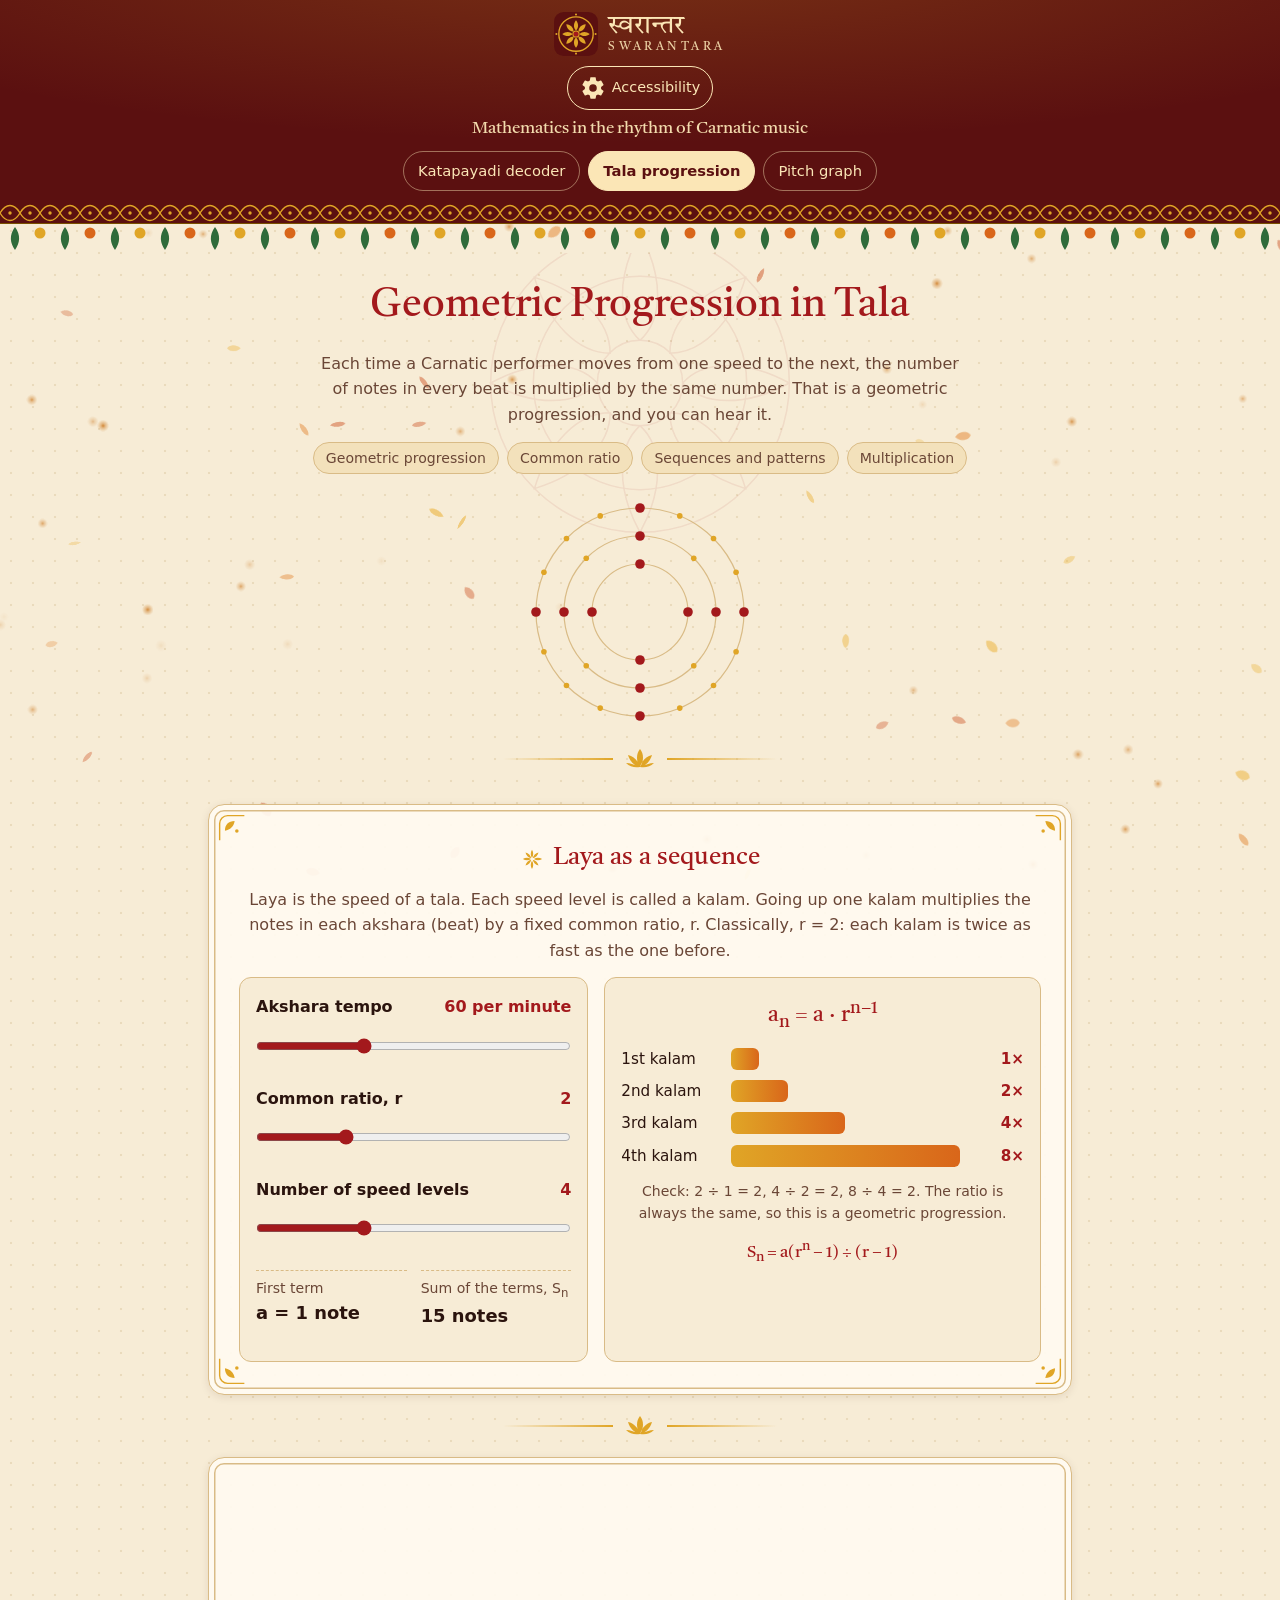
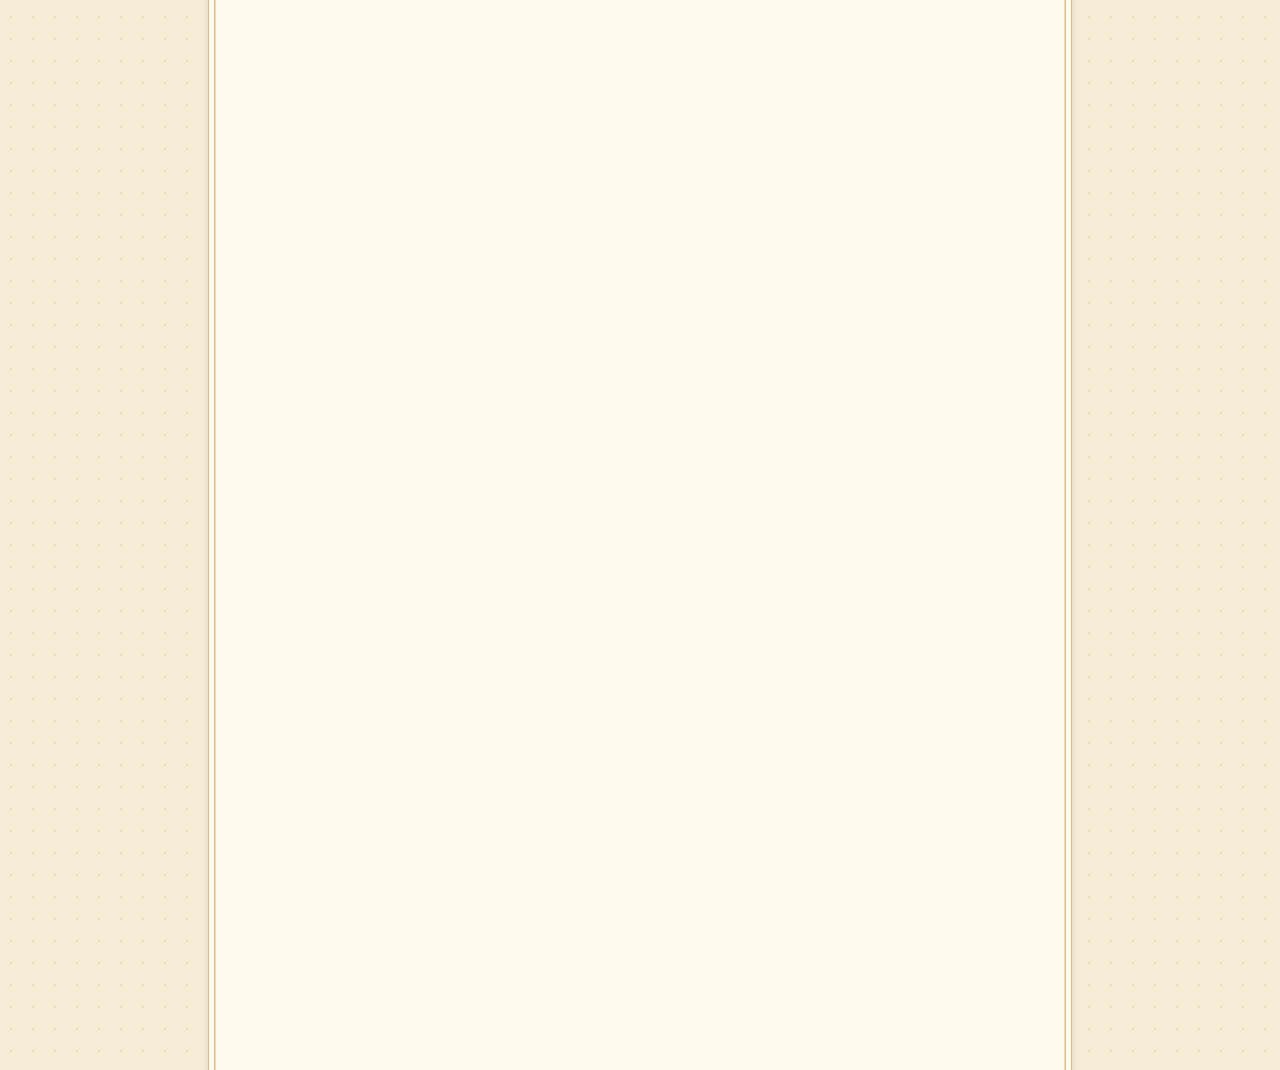
==== commit 207951fb: "Add the Swara Pitch Graph page The pitch graph from the science-exhibition folder becomes swara/, wi" ====
--- a/tala/index.html
+++ b/tala/index.html
@@ -64,6 +64,7 @@
     <nav class="site-nav" data-i18n-attr="aria-label:nav.label" aria-label="Pages">
       <a href="../" data-i18n="nav.decoder">Katapayadi decoder</a>
       <a href="./" aria-current="page" data-i18n="nav.tala">Tala progression</a>
+      <a href="../swara/" data-i18n="nav.swara">Pitch graph</a>
     </nav>
     <div class="kolam" aria-hidden="true"></div>
   </header>
